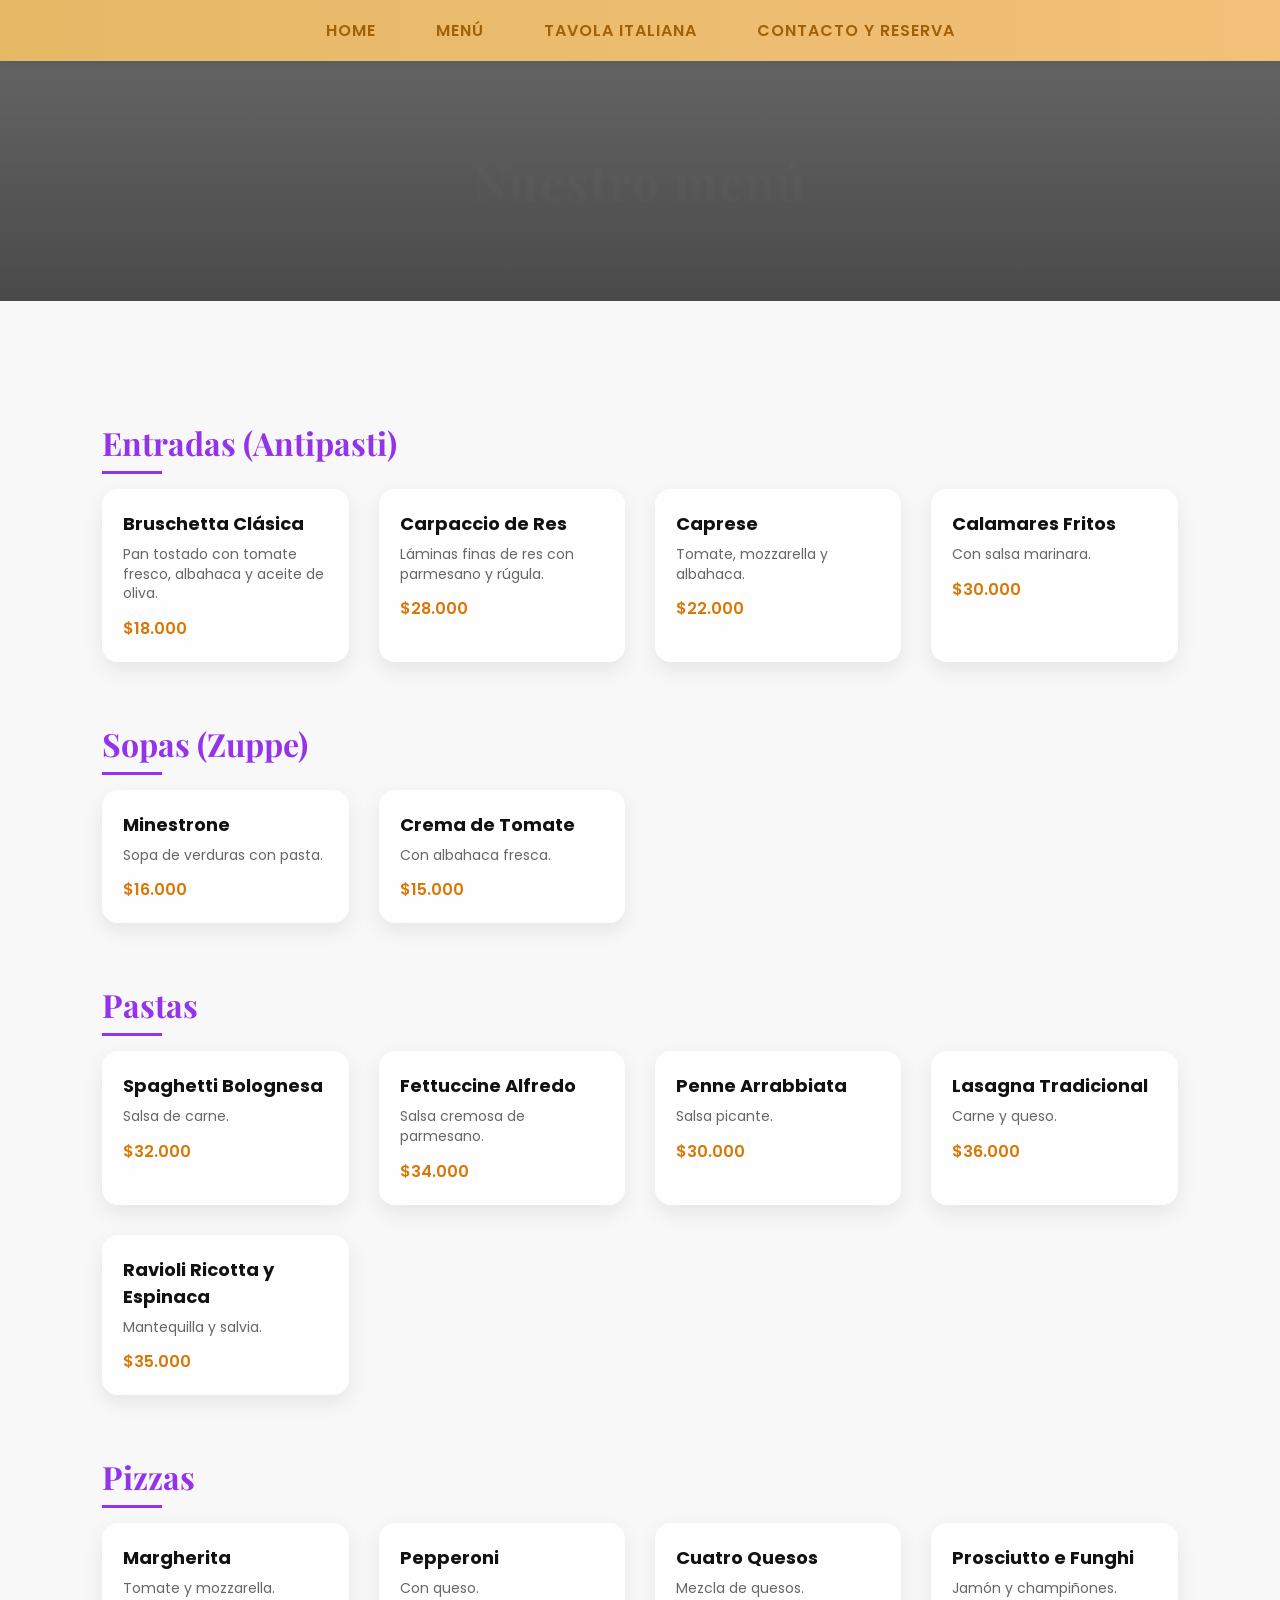
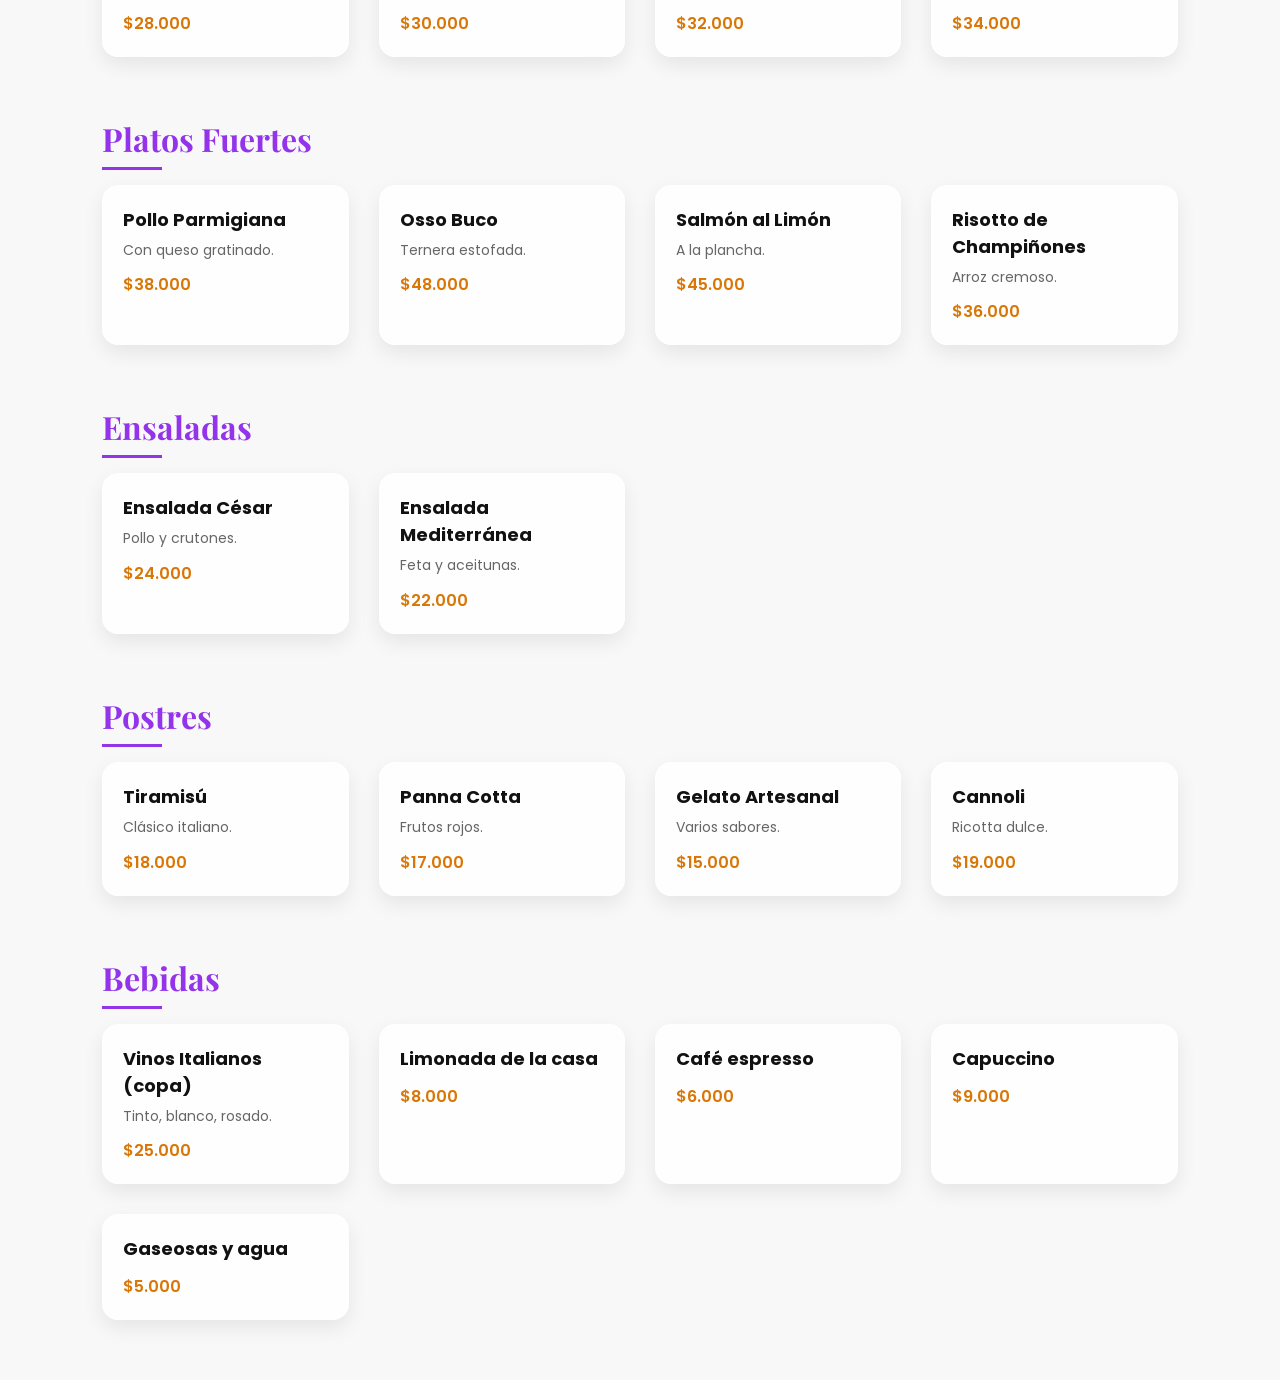
==== menu.html @ 6e1b987f "Add files via upload" ====
<!doctype html>
<html lang="es">
  <head>
    <meta charset="UTF-8" />
    <meta name="viewport" content="width=device-width, initial-scale=1.0" />
    <title>Menú - Tavola Italiana</title>

    <!-- Fonts -->
    <link
      href="https://fonts.googleapis.com/css2?family=Poppins:wght@300;400;600&family=Playfair+Display:wght@600&display=swap"
      rel="stylesheet"
    />

    <style>
      * {
        margin: 0;
        padding: 0;
        box-sizing: border-box;
      }

      body {
        font-family: "Poppins", sans-serif;
        background: #f8f8f8;
        color: #222;
      }

      /* NAVBAR */
      header {
        background: linear-gradient(90deg, #e6b866, #f2c078);
        display: flex;
        justify-content: center;
        gap: 60px;
        padding: 18px;
        font-weight: 600;
        letter-spacing: 1px;
        box-shadow: 0 2px 10px rgba(0, 0, 0, 0.1);
      }

      header a {
        text-decoration: none;
        color: #a16207;
        transition: 0.3s;
      }

      header a:hover {
        color: #000;
      }

      /* HERO */
      .hero-menu {
        height: 240px;
        background: url("https://images.unsplash.com/photo-1513104890138-7c749659a591")
          center/cover no-repeat;
        display: flex;
        justify-content: center;
        align-items: center;
        position: relative;
      }

      .hero-menu::after {
        content: "";
        position: absolute;
        width: 100%;
        height: 100%;
        background: linear-gradient(rgba(0, 0, 0, 0.6), rgba(0, 0, 0, 0.7));
      }

      .hero-menu h1 {
        position: relative;
        color: white;
        font-size: 48px;
        font-family: "Playfair Display", serif;
        letter-spacing: 2px;
      }

      /* SECTION */
      .section {
        padding: 60px 8%;
      }

      /* TITULOS */
      .section h2 {
        font-family: "Playfair Display", serif;
        font-size: 32px;
        color: #9333ea;
        margin: 60px 0 25px;
        position: relative;
      }

      .section h2::after {
        content: "";
        width: 60px;
        height: 3px;
        background: #9333ea;
        position: absolute;
        left: 0;
        bottom: -10px;
      }

      /* GRID */
      .grid {
        display: grid;
        grid-template-columns: repeat(4, 1fr);
        gap: 30px;
      }

      /* CARD */
      .card {
        background: rgba(255, 255, 255, 0.8);
        backdrop-filter: blur(10px);
        border-radius: 16px;
        padding: 20px;
        transition: all 0.3s ease;
        box-shadow: 0 8px 20px rgba(0, 0, 0, 0.08);
        border: 1px solid rgba(255, 255, 255, 0.3);
      }

      .card:hover {
        transform: translateY(-8px) scale(1.02);
        box-shadow: 0 15px 30px rgba(0, 0, 0, 0.15);
      }

      /* TEXTO */
      .card h3 {
        font-size: 18px;
        margin-bottom: 8px;
        color: #111;
      }

      .card p {
        font-size: 14px;
        color: #666;
        line-height: 1.4;
      }

      /* PRECIO */
      .price {
        margin-top: 12px;
        font-weight: 600;
        color: #d97706;
        font-size: 16px;
      }

      /* RESPONSIVE */
      @media (max-width: 1000px) {
        .grid {
          grid-template-columns: repeat(2, 1fr);
        }
      }

      @media (max-width: 600px) {
        .grid {
          grid-template-columns: 1fr;
        }

        .hero-menu h1 {
          font-size: 32px;
          text-align: center;
        }
      }
    </style>
  </head>

  <body>
    <header>
      <a href="index.html">HOME</a>
      <a href="#">MENÚ</a>
      <a>TAVOLA ITALIANA</a>
      <a href="#">CONTACTO Y RESERVA</a>
    </header>

    <section class="hero-menu">
      <h1>Nuestro menú</h1>
    </section>

    <section class="section">
      <div id="menu-container"></div>
    </section>

    <script>
      function formatPrice(price) {
        return "$" + price.toLocaleString("es-CO");
      }

      function renderMenu(data) {
        const container = document.getElementById("menu-container");
        container.innerHTML = "";

        data.forEach((section) => {
          const title = document.createElement("h2");
          title.textContent = section.categoria;
          container.appendChild(title);

          const grid = document.createElement("div");
          grid.className = "grid";

          section.items.forEach((item) => {
            const card = document.createElement("div");
            card.className = "card";

            card.innerHTML = `
                <h3>${item.nombre}</h3>
                <p>${item.descripcion}</p>
                <div class="price">${formatPrice(item.precio)}</div>
            `;

            grid.appendChild(card);
          });

          container.appendChild(grid);
        });
      }

      fetch("data/menu.json")
        .then((res) => res.json())
        .then((data) => renderMenu(data));
    </script>
  </body>
</html>
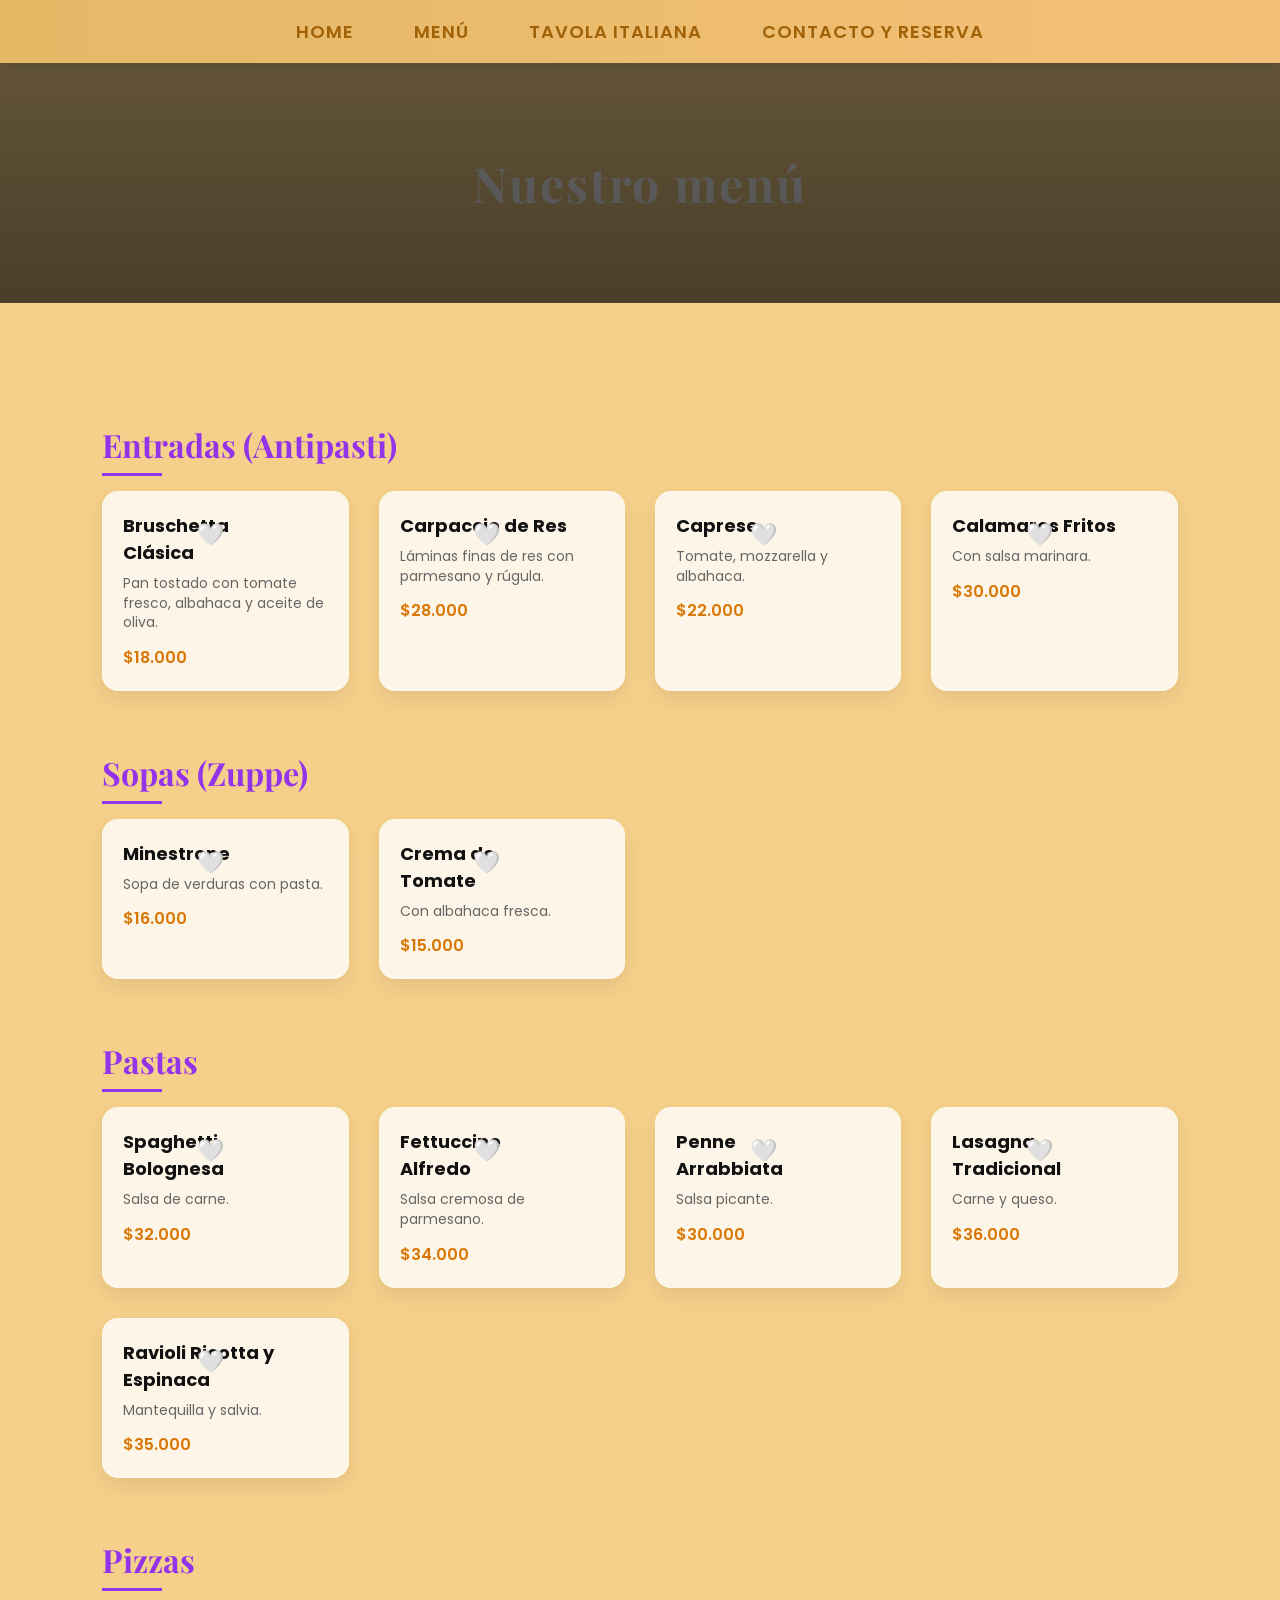
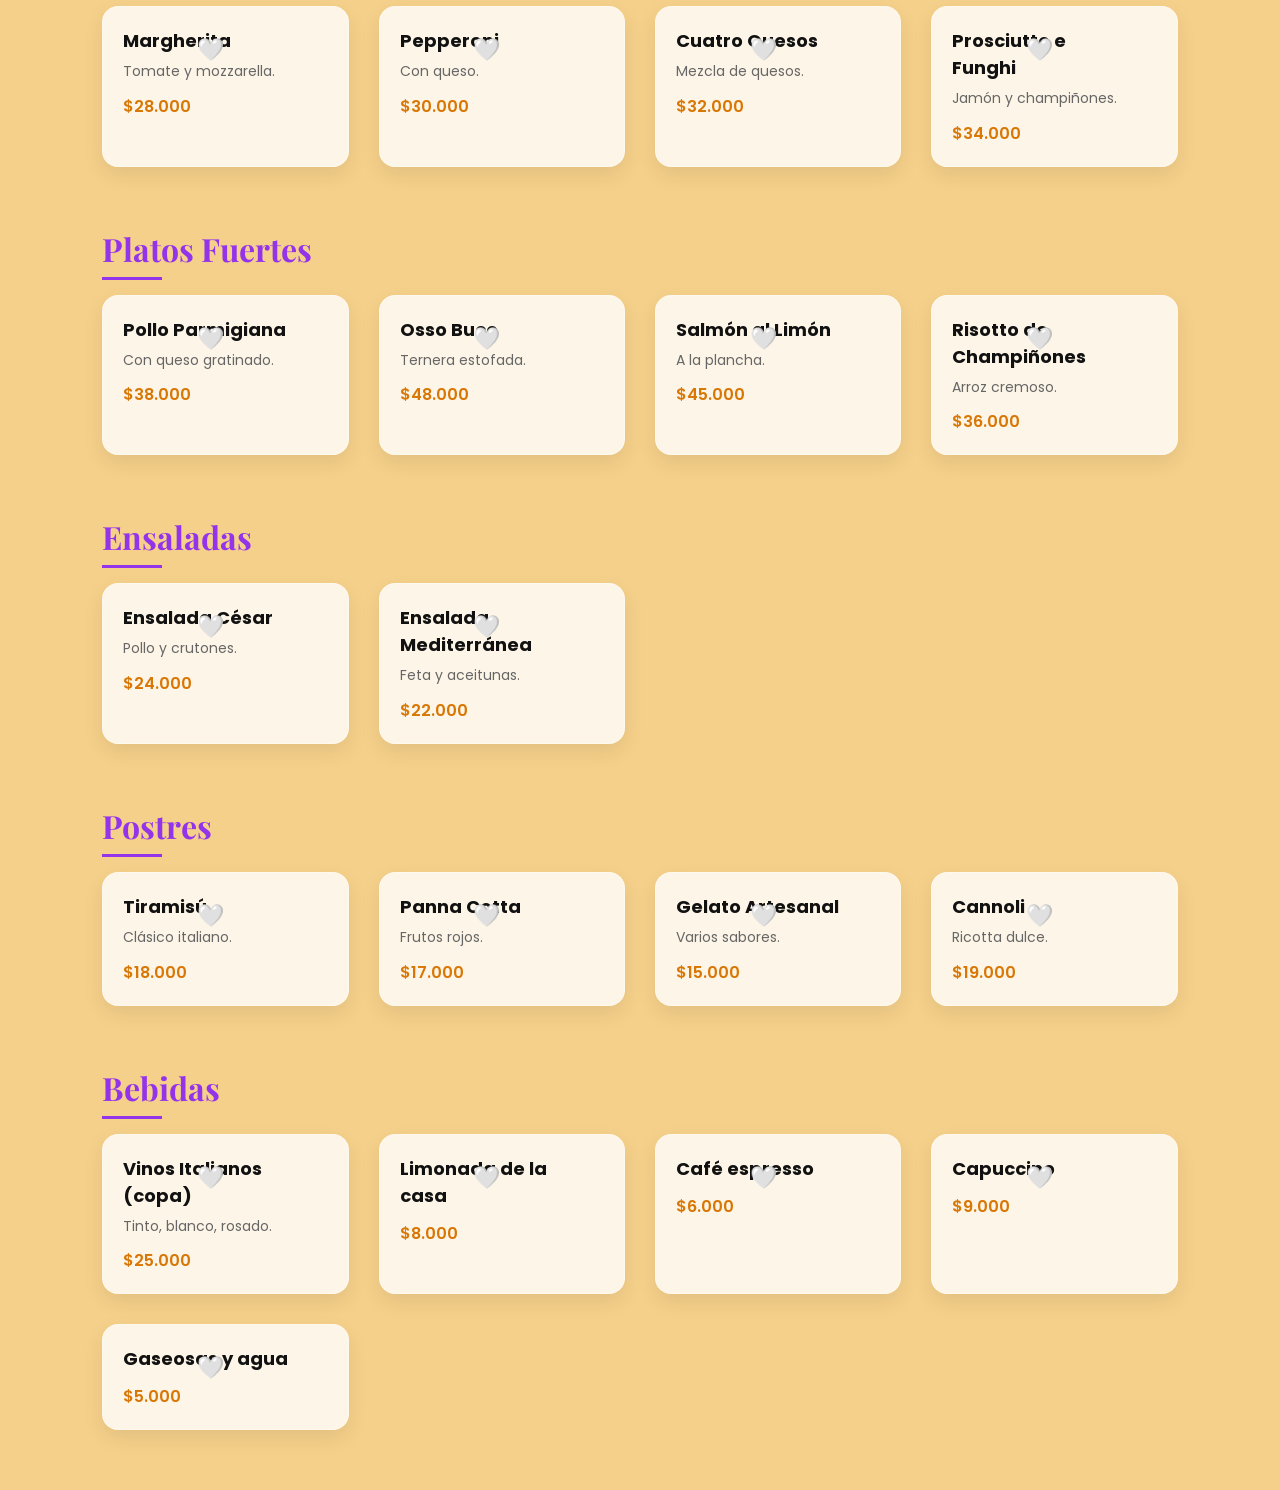
==== commit 92eaf2b5: "Realice los cambio que dijo el compañero Daniel" ====
--- a/menu.html
+++ b/menu.html
@@ -1,219 +1,33 @@
 <!doctype html>
 <html lang="es">
-  <head>
+<head>
     <meta charset="UTF-8" />
     <meta name="viewport" content="width=device-width, initial-scale=1.0" />
     <title>Menú - Tavola Italiana</title>
 
     <!-- Fonts -->
-    <link
-      href="https://fonts.googleapis.com/css2?family=Poppins:wght@300;400;600&family=Playfair+Display:wght@600&display=swap"
-      rel="stylesheet"
-    />
+    <link href="https://fonts.googleapis.com/css2?family=Poppins:wght@300;400;600&family=Playfair+Display:wght@600&display=swap" rel="stylesheet" />
 
-    <style>
-      * {
-        margin: 0;
-        padding: 0;
-        box-sizing: border-box;
-      }
+    <!-- CSS Externo -->
+    <link rel="stylesheet" href="css/style.css" />
+</head>
 
-      body {
-        font-family: "Poppins", sans-serif;
-        background: #f8f8f8;
-        color: #222;
-      }
-
-      /* NAVBAR */
-      header {
-        background: linear-gradient(90deg, #e6b866, #f2c078);
-        display: flex;
-        justify-content: center;
-        gap: 60px;
-        padding: 18px;
-        font-weight: 600;
-        letter-spacing: 1px;
-        box-shadow: 0 2px 10px rgba(0, 0, 0, 0.1);
-      }
-
-      header a {
-        text-decoration: none;
-        color: #a16207;
-        transition: 0.3s;
-      }
-
-      header a:hover {
-        color: #000;
-      }
-
-      /* HERO */
-      .hero-menu {
-        height: 240px;
-        background: url("https://images.unsplash.com/photo-1513104890138-7c749659a591")
-          center/cover no-repeat;
-        display: flex;
-        justify-content: center;
-        align-items: center;
-        position: relative;
-      }
-
-      .hero-menu::after {
-        content: "";
-        position: absolute;
-        width: 100%;
-        height: 100%;
-        background: linear-gradient(rgba(0, 0, 0, 0.6), rgba(0, 0, 0, 0.7));
-      }
-
-      .hero-menu h1 {
-        position: relative;
-        color: white;
-        font-size: 48px;
-        font-family: "Playfair Display", serif;
-        letter-spacing: 2px;
-      }
-
-      /* SECTION */
-      .section {
-        padding: 60px 8%;
-      }
-
-      /* TITULOS */
-      .section h2 {
-        font-family: "Playfair Display", serif;
-        font-size: 32px;
-        color: #9333ea;
-        margin: 60px 0 25px;
-        position: relative;
-      }
-
-      .section h2::after {
-        content: "";
-        width: 60px;
-        height: 3px;
-        background: #9333ea;
-        position: absolute;
-        left: 0;
-        bottom: -10px;
-      }
-
-      /* GRID */
-      .grid {
-        display: grid;
-        grid-template-columns: repeat(4, 1fr);
-        gap: 30px;
-      }
-
-      /* CARD */
-      .card {
-        background: rgba(255, 255, 255, 0.8);
-        backdrop-filter: blur(10px);
-        border-radius: 16px;
-        padding: 20px;
-        transition: all 0.3s ease;
-        box-shadow: 0 8px 20px rgba(0, 0, 0, 0.08);
-        border: 1px solid rgba(255, 255, 255, 0.3);
-      }
-
-      .card:hover {
-        transform: translateY(-8px) scale(1.02);
-        box-shadow: 0 15px 30px rgba(0, 0, 0, 0.15);
-      }
-
-      /* TEXTO */
-      .card h3 {
-        font-size: 18px;
-        margin-bottom: 8px;
-        color: #111;
-      }
-
-      .card p {
-        font-size: 14px;
-        color: #666;
-        line-height: 1.4;
-      }
-
-      /* PRECIO */
-      .price {
-        margin-top: 12px;
-        font-weight: 600;
-        color: #d97706;
-        font-size: 16px;
-      }
-
-      /* RESPONSIVE */
-      @media (max-width: 1000px) {
-        .grid {
-          grid-template-columns: repeat(2, 1fr);
-        }
-      }
-
-      @media (max-width: 600px) {
-        .grid {
-          grid-template-columns: 1fr;
-        }
-
-        .hero-menu h1 {
-          font-size: 32px;
-          text-align: center;
-        }
-      }
-    </style>
-  </head>
-
-  <body>
+<body>
     <header>
-      <a href="index.html">HOME</a>
-      <a href="#">MENÚ</a>
-      <a>TAVOLA ITALIANA</a>
-      <a href="#">CONTACTO Y RESERVA</a>
+        <a href="index.html">HOME</a>
+        <a href="#">MENÚ</a>
+        <a>TAVOLA ITALIANA</a>
+        <a href="ContactoyReservas.html">CONTACTO Y RESERVA</a>
     </header>
 
     <section class="hero-menu">
-      <h1>Nuestro menú</h1>
+        <h1>Nuestro menú</h1>
     </section>
 
     <section class="section">
-      <div id="menu-container"></div>
+        <div id="menu-container"></div>
     </section>
 
-    <script>
-      function formatPrice(price) {
-        return "$" + price.toLocaleString("es-CO");
-      }
-
-      function renderMenu(data) {
-        const container = document.getElementById("menu-container");
-        container.innerHTML = "";
-
-        data.forEach((section) => {
-          const title = document.createElement("h2");
-          title.textContent = section.categoria;
-          container.appendChild(title);
-
-          const grid = document.createElement("div");
-          grid.className = "grid";
-
-          section.items.forEach((item) => {
-            const card = document.createElement("div");
-            card.className = "card";
-
-            card.innerHTML = `
-                <h3>${item.nombre}</h3>
-                <p>${item.descripcion}</p>
-                <div class="price">${formatPrice(item.precio)}</div>
-            `;
-
-            grid.appendChild(card);
-          });
-
-          container.appendChild(grid);
-        });
-      }
-
-      fetch("data/menu.json")
-        .then((res) => res.json())
-        .then((data) => renderMenu(data));
-    </script>
-  </body>
-</html>
+    <script src="js/app.js"></script>
+</body>
+</html>
--- a/css/style.css
+++ b/css/style.css
@@ -0,0 +1,279 @@
+/* ====================== ESTILOS GENERALES ====================== */
+* {
+    margin: 0;
+    padding: 0;
+    box-sizing: border-box;
+}
+
+body {
+    font-family: 'Poppins', sans-serif;
+    background: #f5d08a;
+    color: #222;
+}
+
+/* ====================== NAVBAR ====================== */
+header {
+    background: linear-gradient(90deg, #e6b866, #f2c078);
+    display: flex;
+    justify-content: center;
+    gap: 60px;
+    padding: 18px;
+    font-weight: 600;
+    letter-spacing: 1px;
+    box-shadow: 0 2px 10px rgba(0,0,0,0.1);
+}
+
+header a {
+    text-decoration: none;
+    color: #a16207;
+    font-size: 18px;
+    transition: 0.3s;
+}
+
+header a:hover {
+    color: #000;
+}
+
+/* ====================== HOME ====================== */
+.hero {
+    position: relative;
+    height: 90vh;
+    background: url('https://images.unsplash.com/photo-1608756687911-aa1599ab3bd9') center/cover no-repeat;
+    display: flex;
+    align-items: center;
+    padding-left: 60px;
+}
+
+.hero h1 {
+    font-size: 60px;
+    color: black;
+    text-shadow: 2px 2px 0 white;
+}
+
+.hero h1 span {
+    display: block;
+}
+
+.social {
+    position: absolute;
+    left: 10px;
+    top: 50%;
+    transform: translateY(-50%);
+    display: flex;
+    flex-direction: column;
+    gap: 15px;
+    font-size: 24px;
+    color: #d97706;
+}
+
+/* ====================== CONTACTO Y RESERVAS ====================== */
+.container {
+    max-width: 900px;
+    margin: 50px auto;
+    background: white;
+    padding: 40px;
+    border-radius: 20px;
+    box-shadow: 0 10px 30px rgba(0,0,0,0.1);
+    display: grid;
+    grid-template-columns: 1fr 1fr;
+    gap: 40px;
+}
+
+.info-side h2, .form-side h2 {
+    font-family: 'Playfair Display', serif;
+    font-size: 32px;
+    color: #a16207;
+    margin-bottom: 20px;
+}
+
+.info-side p {
+    margin-bottom: 15px;
+    color: #555;
+}
+
+.info-side i {
+    color: #d97706;
+    margin-right: 10px;
+    width: 20px;
+}
+
+.form-group {
+    margin-bottom: 15px;
+    position: relative;
+}
+
+label {
+    display: block;
+    font-size: 14px;
+    margin-bottom: 5px;
+    font-weight: 600;
+}
+
+input, select, textarea {
+    width: 100%;
+    padding: 12px;
+    border: 1px solid #ddd;
+    border-radius: 8px;
+    font-family: inherit;
+    outline: none;
+    transition: 0.3s;
+}
+
+input:focus, select:focus, textarea:focus {
+    border-color: #d97706;
+    box-shadow: 0 0 5px rgba(217, 119, 6, 0.3);
+}
+
+.error-msg {
+    color: #dc2626;
+    font-size: 12px;
+    margin-top: 4px;
+    display: none;
+}
+
+button {
+    width: 100%;
+    padding: 15px;
+    background-color: #d97706;
+    color: white;
+    border: none;
+    border-radius: 8px;
+    font-weight: bold;
+    cursor: pointer;
+    transition: 0.3s;
+    font-size: 16px;
+}
+
+button:hover {
+    background-color: #a16207;
+    transform: translateY(-2px);
+}
+
+/* ====================== MENÚ (menu.html y menucorazon.html) ====================== */
+.hero-menu {
+    height: 240px;
+    background: url('https://images.unsplash.com/photo-1513104890138-7c749659a591') center/cover no-repeat;
+    display: flex;
+    justify-content: center;
+    align-items: center;
+    position: relative;
+}
+
+.hero-menu::after {
+    content: "";
+    position: absolute;
+    width: 100%;
+    height: 100%;
+    background: linear-gradient(rgba(0,0,0,0.6), rgba(0,0,0,0.7));
+}
+
+.hero-menu h1 {
+    position: relative;
+    color: white;
+    font-size: 48px;
+    font-family: 'Playfair Display', serif;
+    letter-spacing: 2px;
+}
+
+.section {
+    padding: 60px 8%;
+}
+
+.section h2 {
+    font-family: 'Playfair Display', serif;
+    font-size: 32px;
+    color: #9333ea;
+    margin: 60px 0 25px;
+    position: relative;
+}
+
+.section h2::after {
+    content: "";
+    width: 60px;
+    height: 3px;
+    background: #9333ea;
+    position: absolute;
+    left: 0;
+    bottom: -10px;
+}
+
+.grid {
+    display: grid;
+    grid-template-columns: repeat(4, 1fr);
+    gap: 30px;
+}
+
+.card {
+    background: rgba(255,255,255,0.8);
+    backdrop-filter: blur(10px);
+    border-radius: 16px;
+    padding: 20px;
+    transition: all 0.3s ease;
+    box-shadow: 0 8px 20px rgba(0,0,0,0.08);
+    border: 1px solid rgba(255,255,255,0.3);
+    position: relative;
+}
+
+.card:hover {
+    transform: translateY(-8px) scale(1.02);
+    box-shadow: 0 15px 30px rgba(0,0,0,0.15);
+}
+
+.card h3 {
+    font-size: 18px;
+    margin-bottom: 8px;
+    margin-right: 35px;
+    color: #111;
+}
+
+.card p {
+    font-size: 14px;
+    color: #666;
+    line-height: 1.4;
+}
+
+.price {
+    margin-top: 12px;
+    font-weight: 600;
+    color: #d97706;
+    font-size: 16px;
+}
+
+/* Botón Favorito (corazón) */
+.btn-fav {
+    position: absolute;
+    top: 15px;
+    right: 15px;
+    background: none;
+    border: none;
+    font-size: 22px;
+    cursor: pointer;
+    transition: transform 0.2s;
+}
+
+.btn-fav:hover {
+    transform: scale(1.3);
+}
+
+/* RESPONSIVE */
+@media (max-width: 1000px) {
+    .grid {
+        grid-template-columns: repeat(2, 1fr);
+    }
+}
+
+@media (max-width: 768px) {
+    .container {
+        grid-template-columns: 1fr;
+        margin: 20px;
+        padding: 25px;
+    }
+    header {
+        gap: 20px;
+        font-size: 14px;
+    }
+    .hero-menu h1 {
+        font-size: 32px;
+        text-align: center;
+    }
+}
